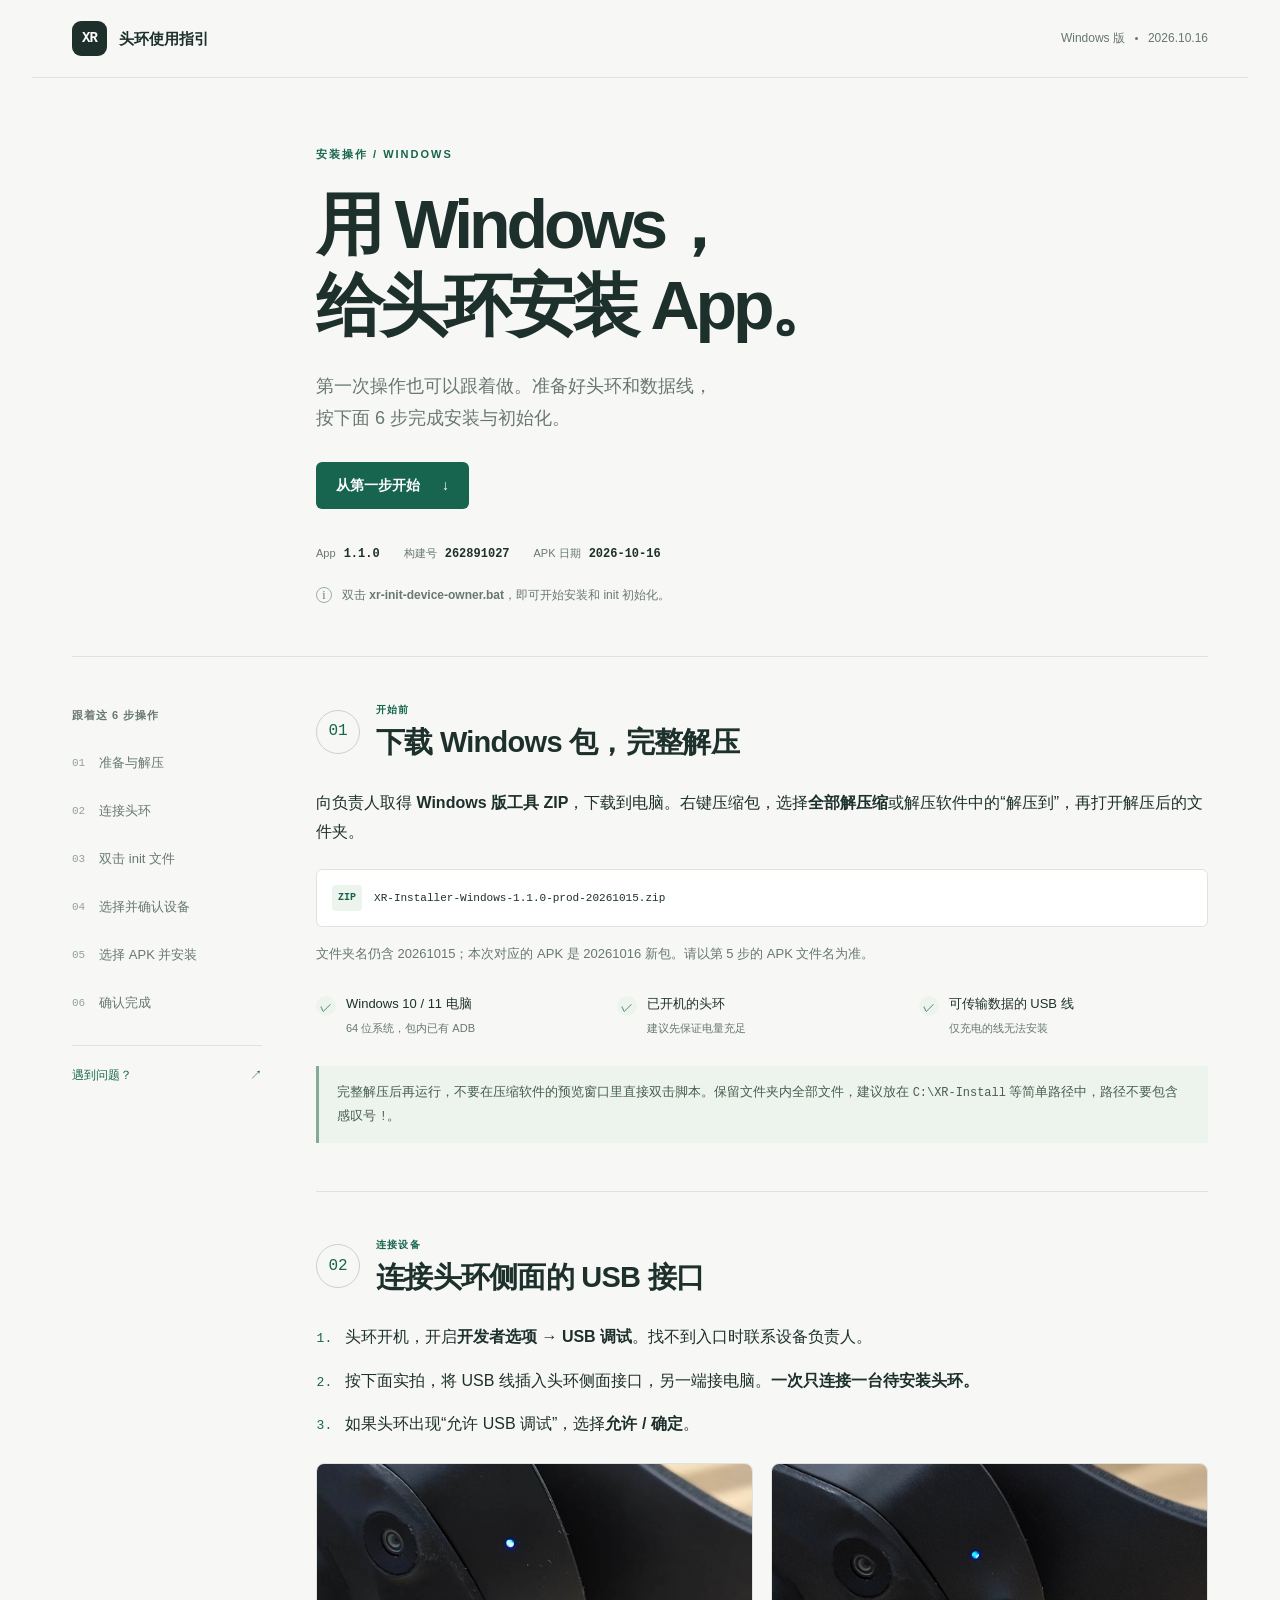
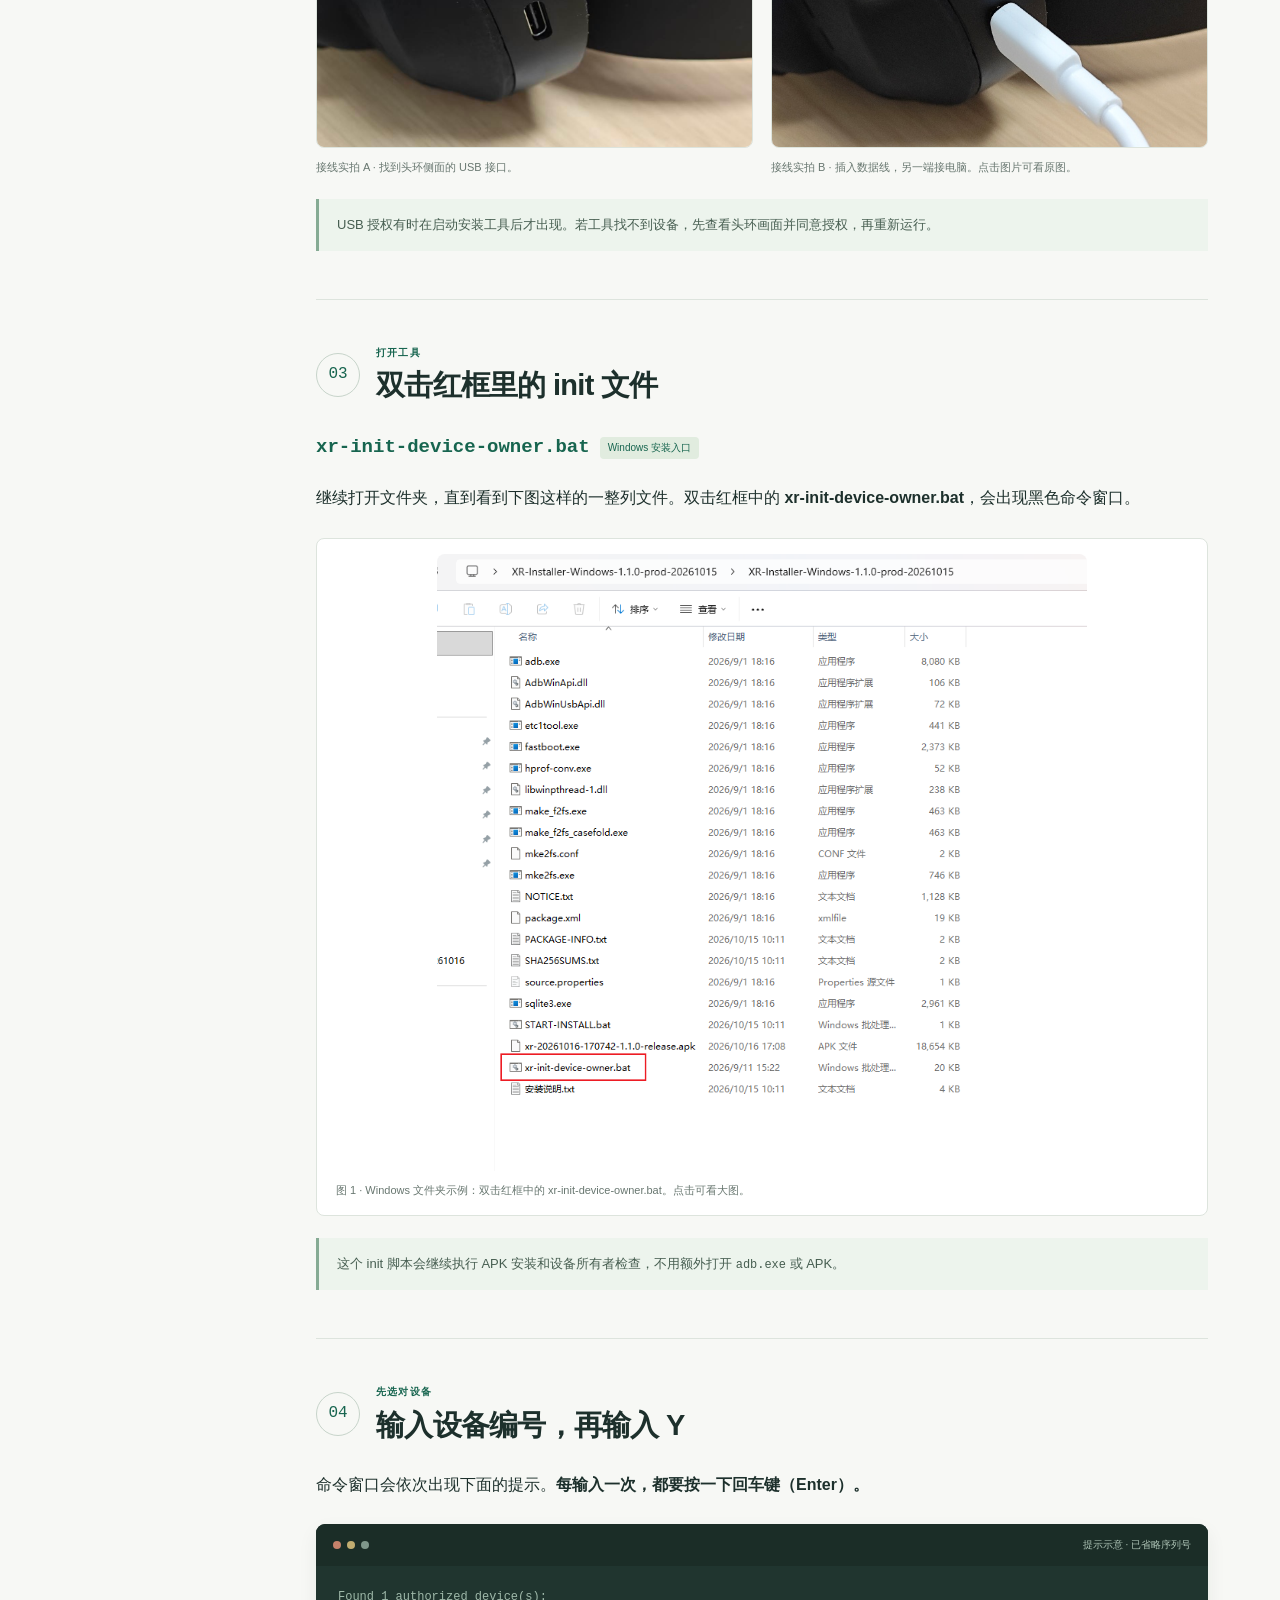
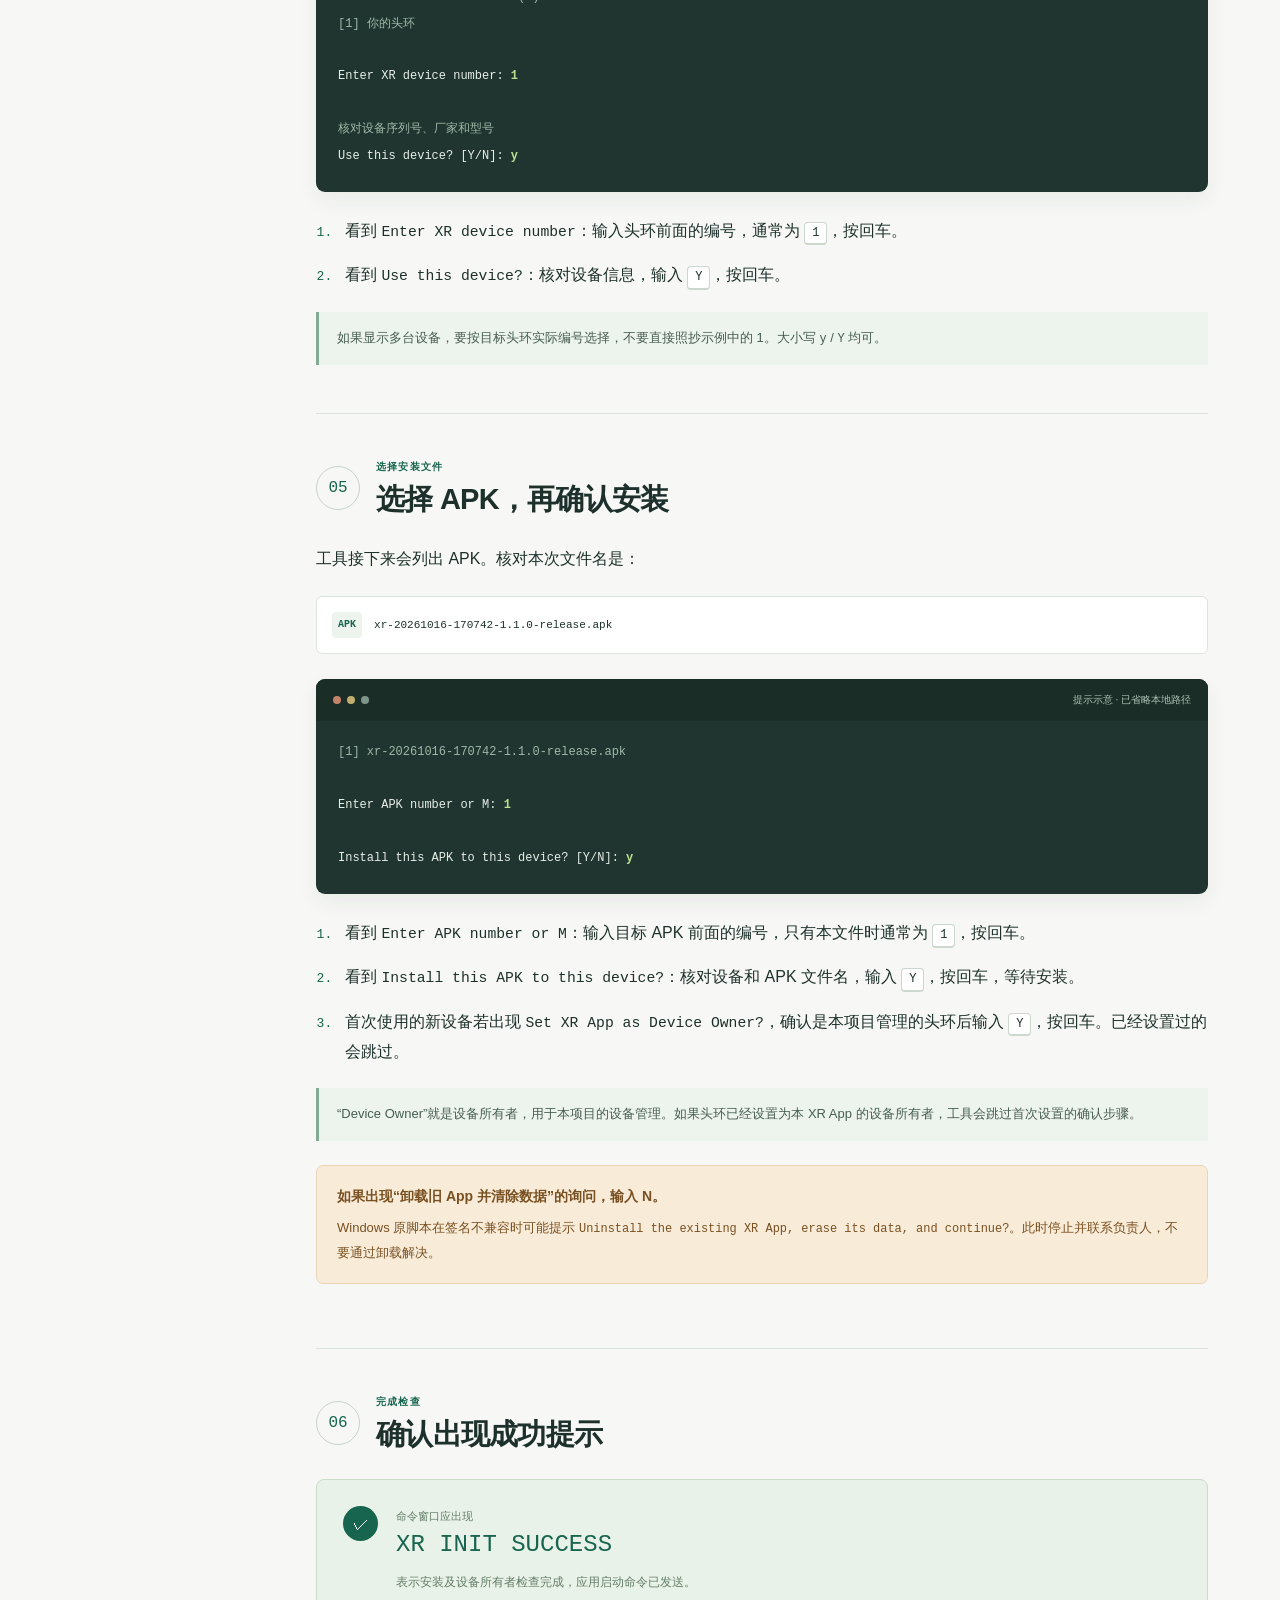
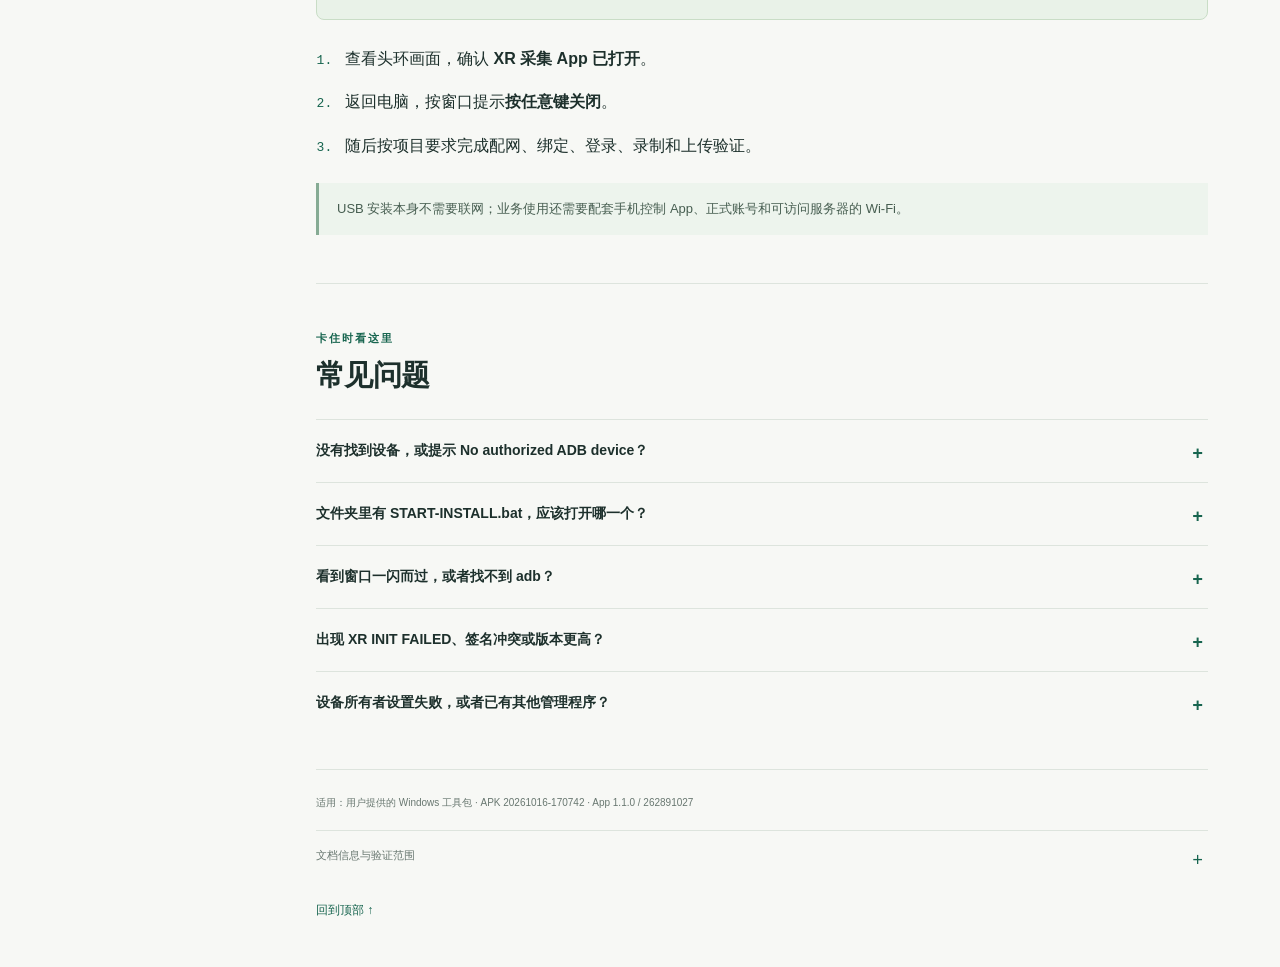
==== windows.html @ 1926fa6b "docs: 分别完善Windows与Mac头环安装图文教程" ====
<!doctype html>
<html lang="zh-CN">
<head>
  <meta charset="utf-8">
  <meta name="viewport" content="width=device-width,initial-scale=1">
  <meta name="description" content="XR 头环 App Windows 安装图文指引：连接 USB、解压、运行 init、选择设备和 APK、确认安装及初始化。">
  <meta name="theme-color" content="#f7f8f5">
  <title>Windows 安装头环 App · 图文操作指引</title>
  <link rel="icon" href="data:image/svg+xml,%3Csvg xmlns='http://www.w3.org/2000/svg' viewBox='0 0 64 64'%3E%3Crect width='64' height='64' rx='14' fill='%231d302c'/%3E%3Ctext x='32' y='41' text-anchor='middle' fill='white' font-size='28' font-family='monospace'%3EXR%3C/text%3E%3C/svg%3E">
  <link rel="stylesheet" href="style.css">
</head>
<body>
  <a class="skip" href="#prepare">跳到安装步骤</a>
  <header class="topbar"><a class="brand" href="#top" aria-label="回到页首"><span class="brand-mark">XR</span><span>头环使用指引</span></a><span class="edition">Windows 版 <span class="dot"></span> 2026.10.16</span></header>
  <main id="top">
    <section class="hero" aria-labelledby="page-title">
      <p class="eyebrow">安装操作 / WINDOWS</p>
      <h1 id="page-title">用 Windows，<br>给头环安装 App。</h1>
      <p class="intro">第一次操作也可以跟着做。准备好头环和数据线，<br class="desktop-only">按下面 6 步完成安装与初始化。</p>
      <div class="hero-actions"><a class="button primary" href="#prepare">从第一步开始 <span aria-hidden="true">↓</span></a></div>
      <div class="version-strip"><span>App <strong>1.1.0</strong></span><span>构建号 <strong>262891027</strong></span><span>APK 日期 <strong>2026-10-16</strong></span></div>
      <div class="hero-note"><span class="small-icon" aria-hidden="true">i</span><p>双击 <strong>xr-init-device-owner.bat</strong>，即可开始安装和 init 初始化。</p></div>
    </section>
    <div class="guide-layout">
      <aside class="contents" aria-label="步骤导航"><p class="nav-label">跟着这 6 步操作</p><nav><a href="#prepare"><span>01</span>准备与解压</a><a href="#connect"><span>02</span>连接头环</a><a href="#open"><span>03</span>双击 init 文件</a><a href="#device"><span>04</span>选择并确认设备</a><a href="#install"><span>05</span>选择 APK 并安装</a><a href="#finish"><span>06</span>确认完成</a></nav><a class="faq-link" href="#faq">遇到问题？<span aria-hidden="true">↗</span></a></aside>
      <div class="steps">
        <section class="step" id="prepare" aria-labelledby="prepare-title">
          <div class="step-heading"><span class="step-number">01</span><div><p class="step-kicker">开始前</p><h2 id="prepare-title">下载 Windows 包，完整解压</h2></div></div>
          <p>向负责人取得 <strong>Windows 版工具 ZIP</strong>，下载到电脑。右键压缩包，选择<strong>全部解压缩</strong>或解压软件中的“解压到”，再打开解压后的文件夹。</p>
          <div class="file-label"><span class="file-badge">ZIP</span><code>XR-Installer-Windows-1.1.0-prod-20261015.zip</code></div>
          <p class="muted">文件夹名仍含 20261015；本次对应的 APK 是 20261016 新包。请以第 5 步的 APK 文件名为准。</p>
          <div class="prep-list"><div><span class="checkmark">✓</span><p>Windows 10 / 11 电脑<br><small>64 位系统，包内已有 ADB</small></p></div><div><span class="checkmark">✓</span><p>已开机的头环<br><small>建议先保证电量充足</small></p></div><div><span class="checkmark">✓</span><p>可传输数据的 USB 线<br><small>仅充电的线无法安装</small></p></div></div>
          <p class="tip">完整解压后再运行，不要在压缩软件的预览窗口里直接双击脚本。保留文件夹内全部文件，建议放在 <code>C:\XR-Install</code> 等简单路径中，路径不要包含感叹号 <code>!</code>。</p>
        </section>

        <section class="step" id="connect" aria-labelledby="connect-title">
          <div class="step-heading"><span class="step-number">02</span><div><p class="step-kicker">连接设备</p><h2 id="connect-title">连接头环侧面的 USB 接口</h2></div></div>
          <ol class="actions"><li>头环开机，开启<strong>开发者选项 → USB 调试</strong>。找不到入口时联系设备负责人。</li><li>按下面实拍，将 USB 线插入头环侧面接口，另一端接电脑。<strong>一次只连接一台待安装头环。</strong></li><li>如果头环出现“允许 USB 调试”，选择<strong>允许 / 确定</strong>。</li></ol>
          <div class="photo-pair"><figure class="figure"><a href="assets/headset-usb-port.jpeg" target="_blank" rel="noopener"><img loading="lazy" src="assets/headset-usb-port.jpeg" width="1279" height="1706" alt="头环侧面实拍，蓝色指示灯下方为 USB 接口。"></a><figcaption>接线实拍 A · 找到头环侧面的 USB 接口。</figcaption></figure><figure class="figure"><a href="assets/headset-usb-connected.jpeg" target="_blank" rel="noopener"><img loading="lazy" src="assets/headset-usb-connected.jpeg" width="652" height="870" alt="USB 数据线插入头环侧面接口后的实拍。"></a><figcaption>接线实拍 B · 插入数据线，另一端接电脑。点击图片可看原图。</figcaption></figure></div>
          <p class="tip">USB 授权有时在启动安装工具后才出现。若工具找不到设备，先查看头环画面并同意授权，再重新运行。</p>
        </section>

        <section class="step" id="open" aria-labelledby="open-title">
          <div class="step-heading"><span class="step-number">03</span><div><p class="step-kicker">打开工具</p><h2 id="open-title">双击红框里的 init 文件</h2></div></div>
          <div class="entry-name"><code>xr-init-device-owner.bat</code><span>Windows 安装入口</span></div>
          <p>继续打开文件夹，直到看到下图这样的一整列文件。双击红框中的 <strong>xr-init-device-owner.bat</strong>，会出现黑色命令窗口。</p>
          <figure class="figure windows-entry"><a href="assets/windows-init-entry.png" target="_blank" rel="noopener"><img src="assets/windows-init-entry.png" width="851" height="808" alt="Windows 文件夹截图，红框圈出 xr-init-device-owner.bat，位于 APK 文件下面。"></a><figcaption>图 1 · Windows 文件夹示例：双击红框中的 xr-init-device-owner.bat。点击可看大图。</figcaption></figure>
          <p class="tip">这个 init 脚本会继续执行 APK 安装和设备所有者检查，不用额外打开 <code>adb.exe</code> 或 APK。</p>
        </section>

        <section class="step" id="device" aria-labelledby="device-title">
          <div class="step-heading"><span class="step-number">04</span><div><p class="step-kicker">先选对设备</p><h2 id="device-title">输入设备编号，再输入 Y</h2></div></div>
          <p>命令窗口会依次出现下面的提示。<strong>每输入一次，都要按一下回车键（Enter）。</strong></p>
          <div class="terminal"><div class="terminal-bar"><span></span><span></span><span></span><small>提示示意 · 已省略序列号</small></div><pre><span class="terminal-muted">Found 1 authorized device(s):
[1] 你的头环</span>

Enter XR device number: <em>1</em>

<span class="terminal-muted">核对设备序列号、厂家和型号</span>
Use this device? [Y/N]: <em>y</em></pre></div>
          <ol class="actions"><li>看到 <code>Enter XR device number</code>：输入头环前面的编号，通常为 <kbd>1</kbd>，按回车。</li><li>看到 <code>Use this device?</code>：核对设备信息，输入 <kbd>Y</kbd>，按回车。</li></ol>
          <p class="tip">如果显示多台设备，要按目标头环实际编号选择，不要直接照抄示例中的 1。大小写 <code>y</code> / <code>Y</code> 均可。</p>
        </section>

        <section class="step" id="install" aria-labelledby="install-title">
          <div class="step-heading"><span class="step-number">05</span><div><p class="step-kicker">选择安装文件</p><h2 id="install-title">选择 APK，再确认安装</h2></div></div>
          <p>工具接下来会列出 APK。核对本次文件名是：</p>
          <div class="file-label"><span class="file-badge">APK</span><code>xr-20261016-170742-1.1.0-release.apk</code></div>
          <div class="terminal"><div class="terminal-bar"><span></span><span></span><span></span><small>提示示意 · 已省略本地路径</small></div><pre><span class="terminal-muted">[1] xr-20261016-170742-1.1.0-release.apk</span>

Enter APK number or M: <em>1</em>

Install this APK to this device? [Y/N]: <em>y</em></pre></div>
          <ol class="actions"><li>看到 <code>Enter APK number or M</code>：输入目标 APK 前面的编号，只有本文件时通常为 <kbd>1</kbd>，按回车。</li><li>看到 <code>Install this APK to this device?</code>：核对设备和 APK 文件名，输入 <kbd>Y</kbd>，按回车，等待安装。</li><li>首次使用的新设备若出现 <code>Set XR App as Device Owner?</code>，确认是本项目管理的头环后输入 <kbd>Y</kbd>，按回车。已经设置过的会跳过。</li></ol>
          <p class="tip">“Device Owner”就是设备所有者，用于本项目的设备管理。如果头环已经设置为本 XR App 的设备所有者，工具会跳过首次设置的确认步骤。</p>
          <div class="callout"><strong>如果出现“卸载旧 App 并清除数据”的询问，输入 N。</strong><p>Windows 原脚本在签名不兼容时可能提示 <code>Uninstall the existing XR App, erase its data, and continue?</code>。此时停止并联系负责人，不要通过卸载解决。</p></div>
        </section>

        <section class="step" id="finish" aria-labelledby="finish-title">
          <div class="step-heading"><span class="step-number">06</span><div><p class="step-kicker">完成检查</p><h2 id="finish-title">确认出现成功提示</h2></div></div>
          <div class="success-panel"><span class="success-icon" aria-hidden="true">✓</span><div><p>命令窗口应出现</p><code>XR INIT SUCCESS</code><span>表示安装及设备所有者检查完成，应用启动命令已发送。</span></div></div>
          <ol class="actions"><li>查看头环画面，确认 <strong>XR 采集 App 已打开</strong>。</li><li>返回电脑，按窗口提示<strong>按任意键关闭</strong>。</li><li>随后按项目要求完成配网、绑定、登录、录制和上传验证。</li></ol>
          <p class="tip">USB 安装本身不需要联网；业务使用还需要配套手机控制 App、正式账号和可访问服务器的 Wi-Fi。</p>
        </section>

        <section class="faq-section" id="faq" aria-labelledby="faq-title"><p class="eyebrow">卡住时看这里</p><h2 id="faq-title">常见问题</h2>
          <details><summary>没有找到设备，或提示 No authorized ADB device？</summary><p>检查头环是否开机、USB 调试是否开启、头环画面是否有待确认的 USB 授权。换可传数据的线或 USB 接口再试。如果 Windows 仍无法识别，联系负责人确认厂商 USB / ADB 驱动。</p></details>
          <details><summary>文件夹里有 START-INSTALL.bat，应该打开哪一个？</summary><p>本次 Windows 原教程红框指定的是 xr-init-device-owner.bat，请按第 3 步直接打开它。当前 Windows 包的 START-INSTALL.bat 仍检查旧 APK 文件名，可能提示文件缺失。</p></details>
          <details><summary>看到窗口一闪而过，或者找不到 adb？</summary><p>确认已完整解压，脚本和 adb.exe 在同一个文件夹；不要只复制一个脚本出来运行，也不要在 ZIP 预览窗口中运行。仍失败时，将现象交给负责人处理。</p></details>
          <details><summary>出现 XR INIT FAILED、签名冲突或版本更高？</summary><p>保留命令窗口并截图具体错误给负责人；如果询问卸载并清除数据，输入 N。失败不一定表示 APK 没有安装，不要自行清除数据或恢复出厂。</p></details>
          <details><summary>设备所有者设置失败，或者已有其他管理程序？</summary><p>停止安装并联系负责人。首次设置会受到系统账户、工作资料和固件策略影响，不要自行恢复出厂或移除其他设备管理程序。</p></details>
        </section>
        <footer class="footer"><p>适用：用户提供的 Windows 工具包 · APK 20261016-170742 · App 1.1.0 / 262891027</p><details class="document-info"><summary>文档信息与验证范围</summary><p>文档：XR 头环 App Windows 安装图文指引 · 编号 XR-WIN-GUIDE-001 · 版本 1.0 · 日期 2026-10-16。编制：AI 辅助；人工评审与批准：待确认。</p><p>依据：用户提供的《头环XR安装教程 Windows》中的操作步骤、接线实拍和文件列表，以及当前 Windows 安装脚本。终端提示按原教程重排为文字示意，省略了具体设备序列号与个人本地路径。原教程中的成功截图不代表所有设备均已验收；本次未执行新的 Windows 安装或业务功能验收。</p><p>本页提供操作说明；安装工具 ZIP 请向负责人获取。</p></details><a class="back-top" href="#top">回到顶部 ↑</a></footer>
      </div>
    </div>
  </main>
</body>
</html>
---- style.css ----
:root{--paper:#f7f8f5;--ink:#1d302c;--muted:#687770;--green:#17654f;--line:#dde4dd;--amber:#965618;--soft:#edf4ed;--mono:"SFMono-Regular",Consolas,"Liberation Mono",monospace;--sans:"PingFang SC","Hiragino Sans GB","Microsoft YaHei",sans-serif}
*{box-sizing:border-box}html{scroll-behavior:smooth;scroll-padding-top:96px}body{margin:0;background:var(--paper);color:var(--ink);font-family:var(--sans);font-size:16px;line-height:1.85;-webkit-font-smoothing:antialiased}a{color:var(--green);text-underline-offset:4px}a:focus-visible,summary:focus-visible{outline:3px solid #c2782b;outline-offset:5px}p{margin:0 0 18px}strong{font-weight:600}code{font-family:var(--mono);font-size:.92em;overflow-wrap:anywhere}img{display:block;max-width:100%;height:auto}h1,h2,h3{margin:0;line-height:1.35;letter-spacing:-.025em}h2{font-size:29px;font-weight:600}h3{font-size:17px;letter-spacing:0}ol{padding-left:24px}.skip{position:absolute;left:15px;top:-80px;background:var(--ink);color:white;padding:10px;z-index:30}.skip:focus{top:10px}
.topbar{height:78px;max-width:1216px;margin:auto;padding:0 40px;display:flex;align-items:center;justify-content:space-between;border-bottom:1px solid var(--line)}.brand{display:flex;gap:12px;align-items:center;color:var(--ink);text-decoration:none;font-size:15px;font-weight:600}.brand-mark{background:var(--ink);color:white;width:35px;height:35px;display:grid;place-items:center;border-radius:9px;font-family:var(--mono);font-size:14px;letter-spacing:-1px}.edition{font-size:12px;color:var(--muted);display:flex;gap:10px;align-items:center}.dot{width:3px;height:3px;border-radius:50%;background:var(--muted)}main{max-width:1216px;margin:auto;padding:0 40px}.hero{padding:66px 0 50px 244px;border-bottom:1px solid var(--line)}.eyebrow,.step-kicker,.nav-label{font-size:11px;letter-spacing:2px;color:var(--green);font-weight:600}.eyebrow{margin:0 0 20px}h1{font-size:68px;font-weight:600;line-height:1.18;letter-spacing:-.06em}.intro{font-size:18px;color:var(--muted);margin:25px 0 27px;line-height:1.8}.hero-actions{display:flex;gap:12px;align-items:center;flex-wrap:wrap}.button{display:inline-flex;gap:22px;align-items:center;text-decoration:none;padding:11px 20px;border-radius:6px;font-size:14px;font-weight:600}.primary{background:var(--green);color:#fff}.primary:hover{background:#114f3d}.text-button{padding-left:12px}.version-strip{display:flex;flex-wrap:wrap;gap:8px 24px;color:var(--muted);font-size:11px;margin-top:34px}.version-strip strong{font-family:var(--mono);color:var(--ink);margin-left:5px;font-size:12px}.hero-note{display:flex;gap:10px;font-size:12px;color:var(--muted);margin-top:18px}.hero-note p{margin:0}.small-icon{border:1px solid #9aaea3;border-radius:50%;width:16px;height:16px;display:inline-grid;place-items:center;line-height:1;font-family:serif;margin-top:3px;flex-shrink:0}
.guide-layout{display:grid;grid-template-columns:190px minmax(0,1fr);gap:54px}.contents{position:sticky;top:30px;align-self:start;padding-top:48px}.nav-label{color:var(--muted);margin-bottom:16px;letter-spacing:1px}.contents nav{display:flex;flex-direction:column;gap:4px}.contents nav a{display:flex;align-items:center;gap:14px;text-decoration:none;color:var(--muted);padding:10px 0;font-size:13px}.contents nav a span{font-family:var(--mono);font-size:11px;color:#92a299}.contents nav a:hover{color:var(--green)}.contents nav .attention-link{color:var(--amber)}.faq-link{display:flex;justify-content:space-between;color:var(--green);text-decoration:none;font-size:12px;border-top:1px solid var(--line);margin-top:20px;padding-top:18px}.step{padding:44px 0 48px;border-bottom:1px solid var(--line);scroll-margin-top:30px;min-width:0}.step-heading{display:flex;gap:16px;align-items:center;margin-bottom:25px}.step-number{font-family:var(--mono);font-size:16px;border:1px solid #c7d4ca;width:44px;height:44px;border-radius:50%;display:grid;place-items:center;flex-shrink:0;color:var(--green)}.step-kicker{margin:0 0 4px;letter-spacing:1.2px;font-size:10px}.file-label{display:flex;gap:12px;align-items:center;background:#fff;padding:15px;border:1px solid var(--line);border-radius:6px;margin:22px 0 15px;font-size:12px}.file-badge{background:var(--soft);padding:4px 6px;border-radius:4px;font-family:var(--mono);font-size:10px;font-weight:bold;color:var(--green);flex-shrink:0}.muted{color:var(--muted);font-size:13px}.prep-list{display:grid;grid-template-columns:repeat(3,minmax(0,1fr));gap:12px;margin:26px 0}.prep-list>div{display:flex;gap:10px;align-items:flex-start}.prep-list p{font-size:13px;margin:0}.prep-list small{font-size:11px;color:var(--muted)}.checkmark{width:20px;height:20px;background:var(--soft);border-radius:50%;color:var(--green);display:grid;place-items:center;font-size:12px;flex-shrink:0;margin-top:4px}.tip{background:var(--soft);border-left:3px solid #86ab94;padding:14px 18px;margin-top:22px;margin-bottom:0;font-size:13px;color:#475e51}.actions{margin:24px 0 0;display:grid;gap:14px}.actions li{padding-left:5px}.actions li::marker{font-family:var(--mono);color:var(--green);font-size:13px}.connection{display:flex;justify-content:center;align-items:center;gap:12px;margin:28px 0;padding:26px 20px 20px;background:white;border:1px solid var(--line);border-radius:8px}.laptop-shape,.headset-shape{display:flex;flex-direction:column;align-items:center;gap:13px;font-size:12px;color:var(--muted)}.laptop-shape>div{width:83px;height:50px;border:3px solid #749186;border-radius:4px;background:var(--soft);position:relative}.laptop-shape>div:after{content:"";width:99px;height:5px;background:#749186;position:absolute;bottom:-8px;left:-11px;border-radius:0 0 6px 6px}.cable{height:2px;background:#a0b1a5;width:150px;margin-bottom:33px;position:relative}.cable span{position:absolute;bottom:8px;text-align:center;width:100%;font-size:11px;color:var(--muted)}.headset-shape>div{width:87px;height:40px;background:#dfebe2;border:3px solid #749186;border-radius:15px;display:flex;justify-content:center;align-items:center;gap:10px}.headset-shape i{width:20px;height:14px;border:2px solid #749186;border-radius:6px}.entry-name{display:flex;flex-wrap:wrap;gap:10px;align-items:center;margin-bottom:18px}.entry-name code{font-size:19px;font-weight:600;color:var(--green)}.entry-name span{background:#e1ecdf;border-radius:4px;font-size:10px;padding:2px 8px;color:var(--green)}.figure{margin:25px 0 0}.figure img{border:1px solid var(--line);border-radius:8px;background:#fff}.figure a{display:block}.figure figcaption{font-size:11px;color:var(--muted);line-height:1.7;margin-top:10px}.split-note{display:grid;grid-template-columns:1fr 1fr;gap:28px;margin-top:26px}.split-note strong{font-size:13px}.split-note p{margin:6px 0 0;font-size:12px;color:var(--muted)}
.allow-step{position:relative}.allow-step .step-number{border-color:#d9b98f;color:var(--amber);background:#fbf0e1}.allow-step .step-kicker{color:var(--amber)}.route{display:flex;align-items:center;flex-wrap:wrap;gap:8px 10px;background:#f2eadf;border:1px solid #e5d9c6;border-radius:6px;padding:16px;margin:24px 0 28px;font-size:13px;color:#72532b}.route b{color:#bca68a;font-weight:400}.route strong{background:#fff8ee;padding:1px 9px;border-radius:4px}.permission-grid{display:grid;grid-template-columns:minmax(0,1fr) 230px;gap:30px;align-items:center}.permission-actions{padding:0;list-style:none;display:grid;gap:21px;margin:0}.permission-actions li{display:flex;gap:13px}.permission-actions li>span{width:24px;height:24px;background:#efe4d5;display:grid;place-items:center;border-radius:50%;font-family:var(--mono);font-size:11px;color:var(--amber);flex-shrink:0;margin-top:2px}.permission-actions p{font-size:13px;color:#627067;margin:5px 0 0}.apple-warning{margin:0;text-align:center}.apple-warning img{max-width:230px;width:100%;margin:auto;border:none;background:none}.apple-warning figcaption{font-size:10px}.settings-figure{padding:20px 20px 16px;background:#fff;border:1px solid var(--line);border-radius:8px;margin-top:30px}.settings-figure img{border:0;border-radius:4px;max-width:640px;margin:auto}.callout{background:#f8ecd9;border:1px solid #e9d5b8;border-radius:7px;padding:18px 20px;margin:24px 0 16px;color:#795021;font-size:14px}.callout p{font-size:13px;margin:7px 0 0}.security-footnote{font-size:12px;color:#7e6d55;margin:0}.terminal{background:#20352f;color:#e6eee8;border-radius:9px;overflow:hidden;margin-top:25px;box-shadow:0 8px 20px #1e332610}.terminal-bar{height:42px;display:flex;align-items:center;gap:6px;padding:0 17px;background:#1b2d27}.terminal-bar>span{width:8px;height:8px;border-radius:50%;background:#7f978b}.terminal-bar>span:first-child{background:#c5826b}.terminal-bar>span:nth-child(2){background:#c2ad70}.terminal-bar small{margin-left:auto;font-size:10px;color:#adc3b5}.terminal pre{font-family:var(--mono);font-size:12px;line-height:2.2;margin:0;padding:18px 22px 23px;overflow-x:auto}.terminal em{font-style:normal;color:#b7df8f;font-weight:bold}.terminal-muted{color:#9eb8a9}kbd{display:inline-grid;place-items:center;min-width:23px;padding:0 6px;border:1px solid #ccd7ce;border-bottom-width:2px;border-radius:4px;background:white;font-family:var(--mono);font-size:12px;line-height:1.7}.success-panel{display:flex;gap:18px;padding:26px;background:#e9f2e8;border:1px solid #c9ddc6;border-radius:8px;margin-top:24px}.success-icon{display:grid;place-items:center;width:35px;height:35px;border-radius:50%;background:var(--green);color:white;flex-shrink:0}.success-panel p{font-size:11px;color:#627d67;margin:0}.success-panel code{display:block;font-size:24px;color:var(--green);line-height:1.5}.success-panel div>span{display:block;font-size:12px;color:#627d67;margin-top:8px}.faq-section{padding:44px 0 35px}.faq-section>.eyebrow{margin-bottom:8px}.faq-section h2{margin-bottom:24px}details{border-top:1px solid var(--line)}summary{padding:18px 28px 18px 0;cursor:pointer;font-size:14px;font-weight:600;list-style:none;position:relative}summary::-webkit-details-marker{display:none}summary:after{content:"+";position:absolute;right:5px;color:var(--green);font-family:var(--mono);font-size:18px}details[open]>summary:after{content:"−"}details>p{font-size:13px;color:var(--muted);padding:0 24px 0 0;line-height:1.9}.footer{padding:24px 0 45px;border-top:1px solid var(--line);color:var(--muted);font-size:10px}.footer p{margin-bottom:9px}.document-info{margin-top:18px}.document-info summary{font-size:11px;font-weight:400;padding:14px 28px 14px 0}.document-info p{font-size:11px}.back-top{display:inline-block;margin-top:20px;text-decoration:none;font-size:12px}
@media(min-width:1400px){.hero{padding-top:84px;padding-bottom:60px}}@media(max-width:1000px){main,.topbar{padding-left:28px;padding-right:28px}.guide-layout{grid-template-columns:155px minmax(0,1fr);gap:32px}.hero{padding-left:187px}h1{font-size:57px}.permission-grid{grid-template-columns:1fr}.apple-warning{max-width:280px;margin:8px auto}.prep-list{grid-template-columns:1fr;gap:15px}.prep-list p br{display:none}.prep-list small{display:block}}
@media(max-width:720px){html{scroll-padding-top:24px}body{font-size:15px;line-height:1.9}main,.topbar{padding-left:22px;padding-right:22px}.topbar{height:66px}.edition{font-size:10px}.brand{font-size:13px;gap:8px}.brand-mark{width:30px;height:30px;font-size:12px}.hero{padding:46px 0 30px}h1{font-size:48px}.intro{font-size:16px;margin:21px 0 24px}.desktop-only{display:none}.hero-actions{gap:4px}.button{padding:11px 15px;font-size:12px;gap:14px}.text-button{padding-left:10px}.version-strip{font-size:10px;gap:6px 16px;margin-top:27px}.version-strip strong{font-size:10px}.hero-note{font-size:11px}.guide-layout{display:block}.contents{position:static;padding:18px 0 15px;border-bottom:1px solid var(--line)}.nav-label{display:none}.contents nav{display:grid;grid-template-columns:repeat(3,minmax(0,1fr));gap:0 8px}.contents nav a{gap:6px;font-size:11px;padding:6px 0;white-space:nowrap}.contents nav a span{font-size:10px}.faq-link{display:none}.step{padding:32px 0 35px;scroll-margin-top:15px}.step-heading{gap:12px;margin-bottom:21px}.step-number{width:37px;height:37px;font-size:13px}.step-kicker{font-size:9px}h2{font-size:23px}.file-label{padding:12px 10px;gap:9px;font-size:10px}.prep-list{margin:20px 0;gap:12px}.prep-list small{display:inline;margin-left:8px;font-size:10px}.tip{font-size:12px;padding:12px 14px}.connection{padding:24px 10px 15px}.cable{width:95px}.laptop-shape>div{width:65px;height:43px}.laptop-shape>div:after{width:81px}.headset-shape>div{width:75px}.entry-name code{font-size:16px}.figure{margin-top:20px}.figure figcaption{font-size:10px}.finder-figure{margin-left:-12px;margin-right:-12px}.finder-figure figcaption{padding:0 12px}.split-note{grid-template-columns:1fr;gap:15px;margin-top:20px}.route{padding:13px 11px;gap:4px 7px;font-size:11px;margin-bottom:23px}.permission-actions{gap:19px}.permission-actions p{font-size:12px}.permission-grid{gap:20px}.apple-warning img{width:210px}.settings-figure{padding:10px}.settings-figure figcaption{padding:0 2px}.callout{padding:16px;font-size:13px}.callout p{font-size:12px}.security-footnote{font-size:11px}.terminal pre{font-size:10px;padding:14px 12px 18px;line-height:2.3}.terminal-bar{padding:0 12px;height:35px}.terminal-bar small{font-size:9px}.actions{gap:13px;font-size:14px}.success-panel{padding:20px 16px;gap:12px}.success-panel code{font-size:20px}.success-panel div>span{font-size:11px}.success-icon{width:29px;height:29px;font-size:13px}.faq-section{padding-top:33px}summary{font-size:13px}.footer{font-size:10px}}
.settings-figure img{width:100%}
.photo-pair{display:grid;grid-template-columns:1fr 1fr;gap:18px;margin-top:24px}.photo-pair .figure{margin:0;min-width:0}.photo-pair img{width:100%;height:285px;object-fit:cover;object-position:50% 43%}.windows-entry img{width:100%;max-width:650px;margin:auto}.windows-entry{padding:15px;background:white;border:1px solid var(--line);border-radius:8px}.windows-entry img{border:none}.windows-entry figcaption{padding:0 4px}@media(max-width:720px){.photo-pair{gap:10px}.photo-pair img{height:205px}.photo-pair figcaption{font-size:10px}.windows-entry{padding:9px}.windows-entry figcaption{padding:0}.terminal pre{white-space:pre-wrap;overflow-wrap:anywhere}.hero h1{font-size:44px}}
@media(prefers-reduced-motion:reduce){html{scroll-behavior:auto}}@media print{body{background:#fff;font-size:11pt}.topbar{padding:0;height:55px}main{padding:0}.hero{padding:30px 0}.hero h1{font-size:35pt}.hero-actions,.contents,.back-top{display:none}.guide-layout{display:block}.step{padding:25px 0}figure,.terminal,.callout,.success-panel{break-inside:avoid}.figure img{max-height:560px;object-fit:contain}details>p{display:block}.footer{padding-bottom:0}}
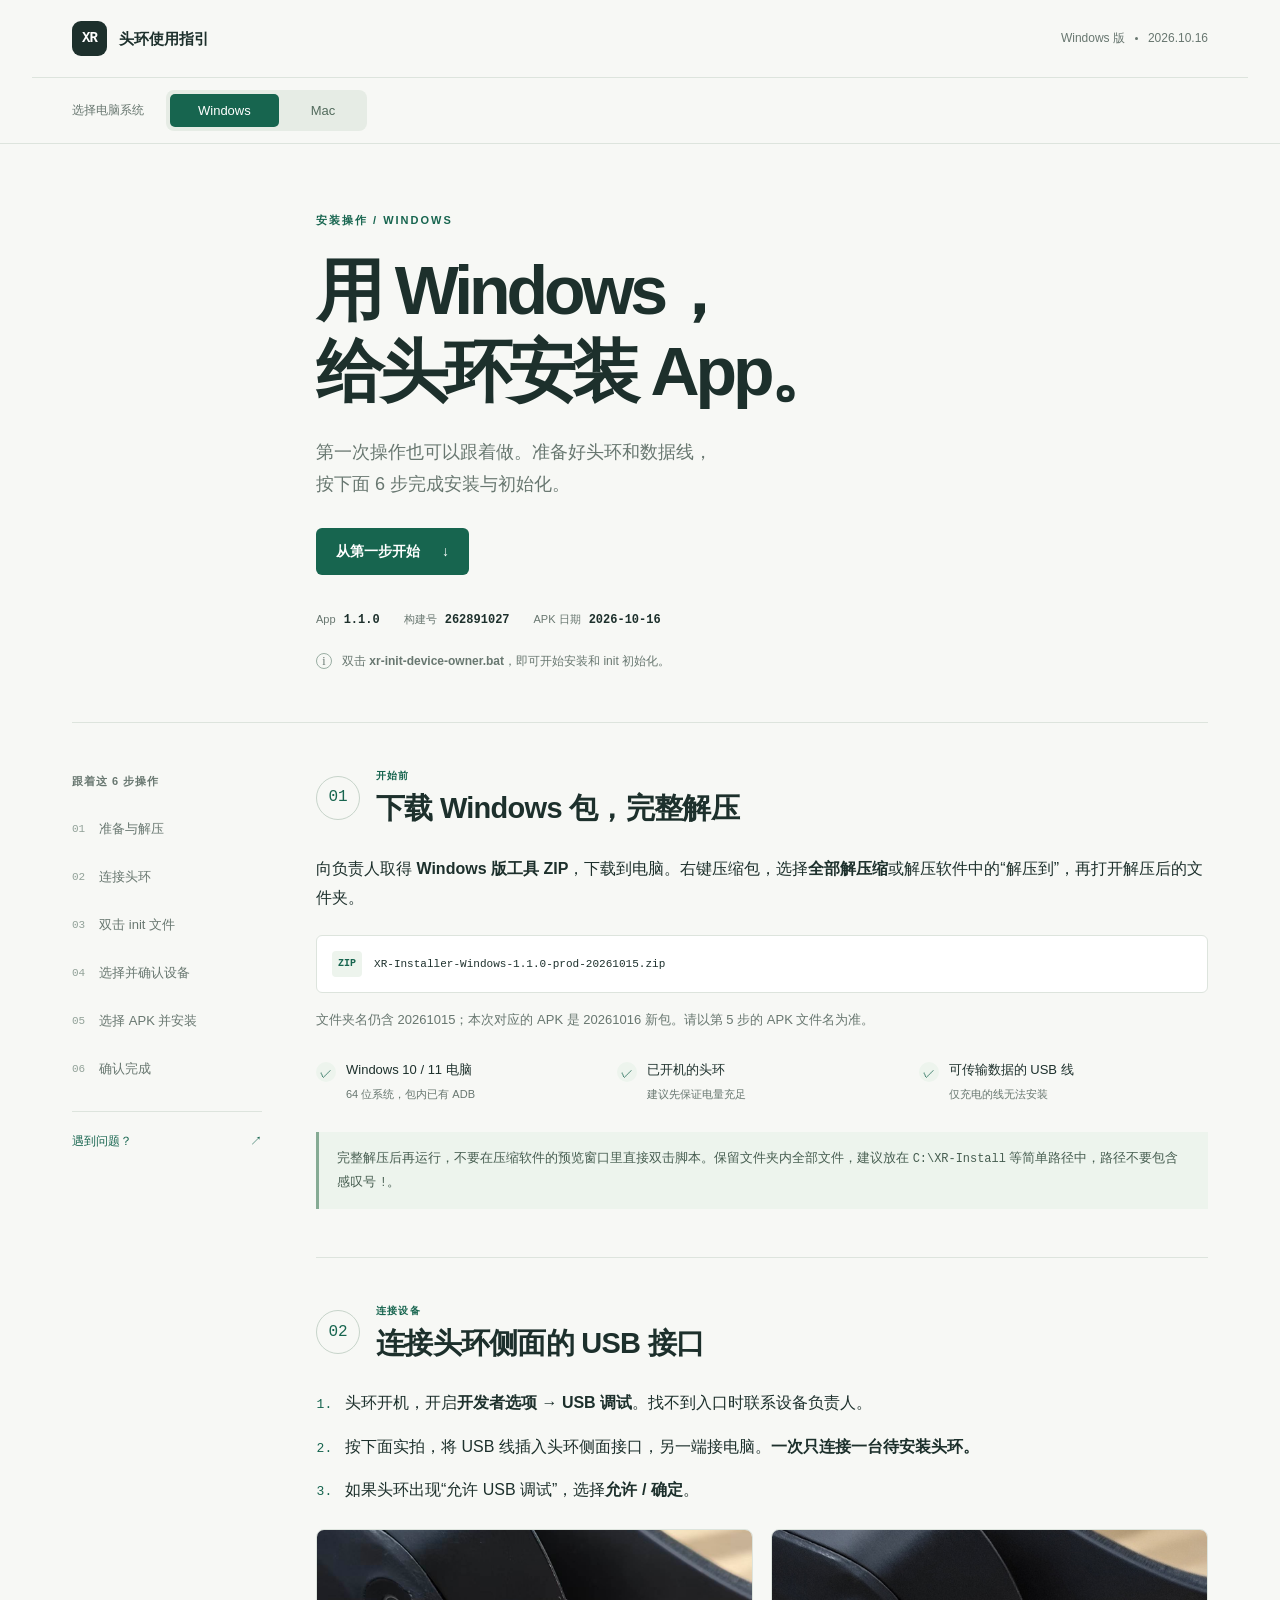
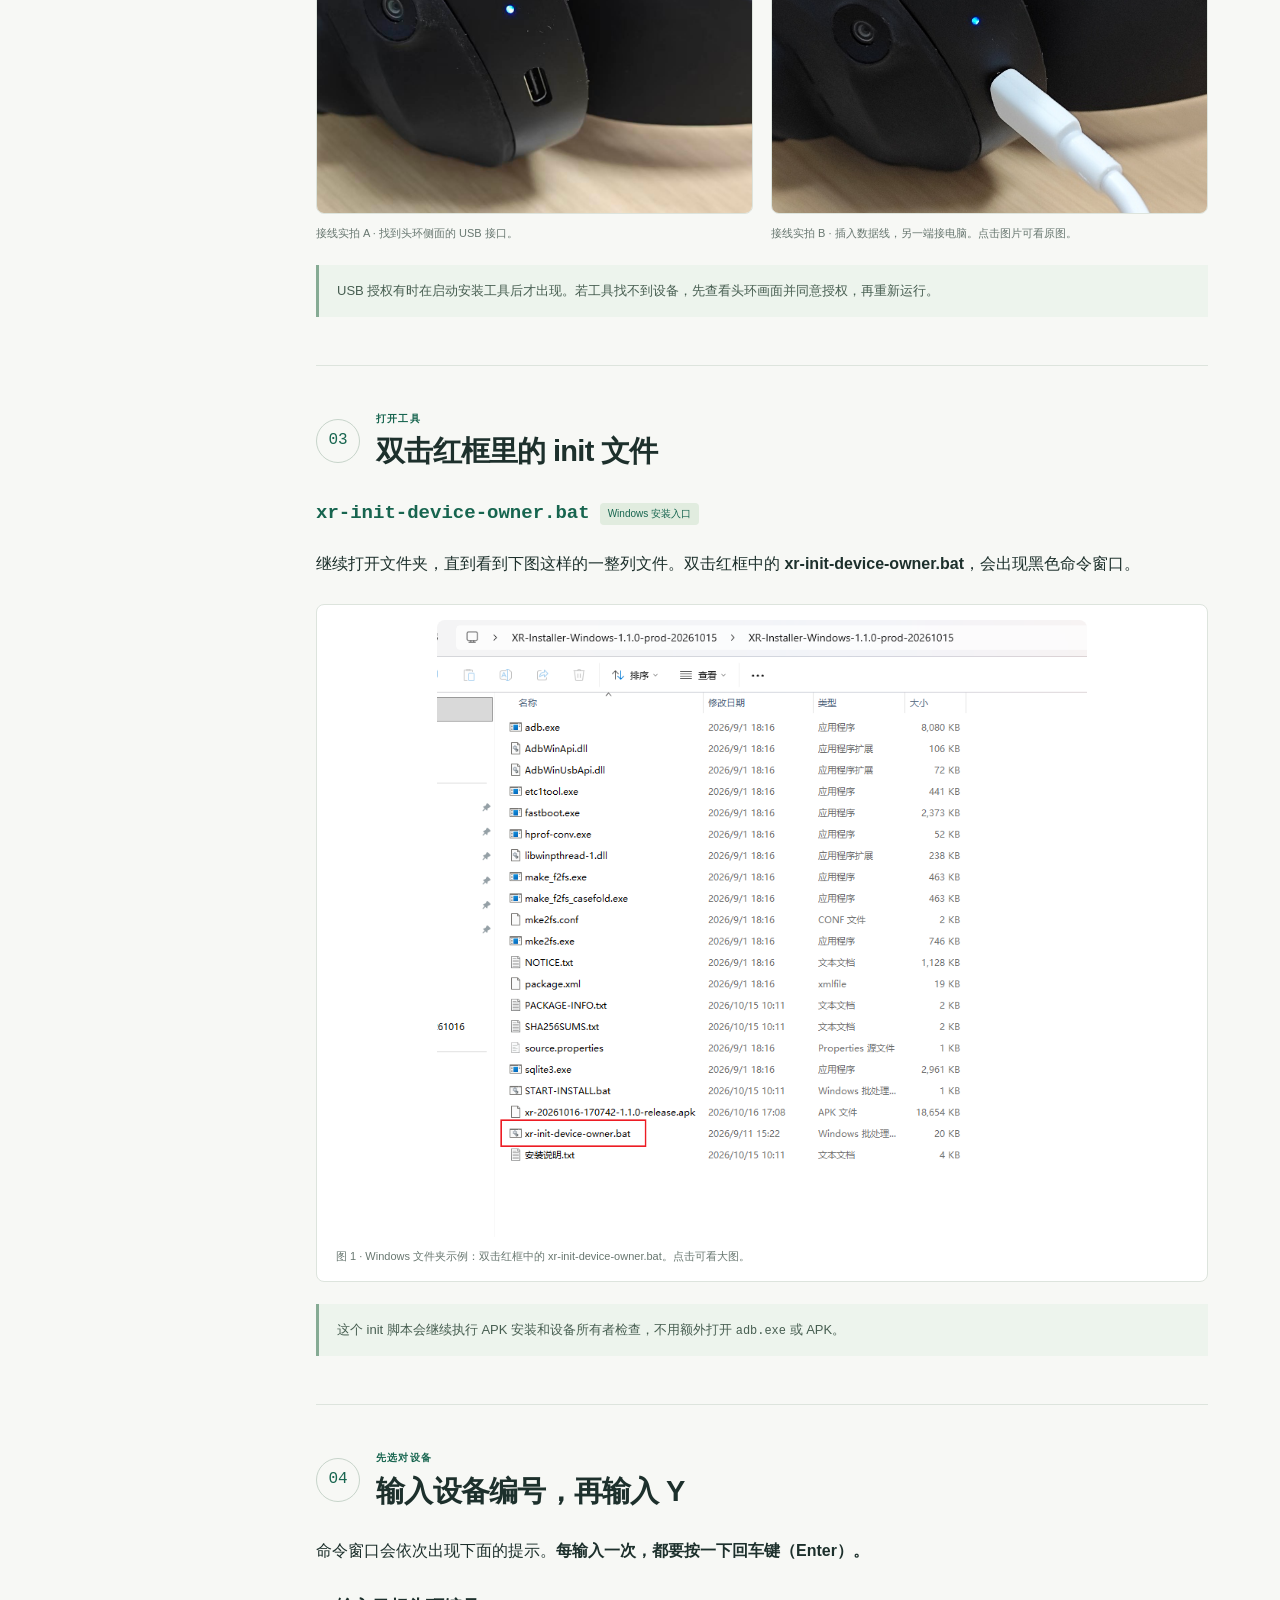
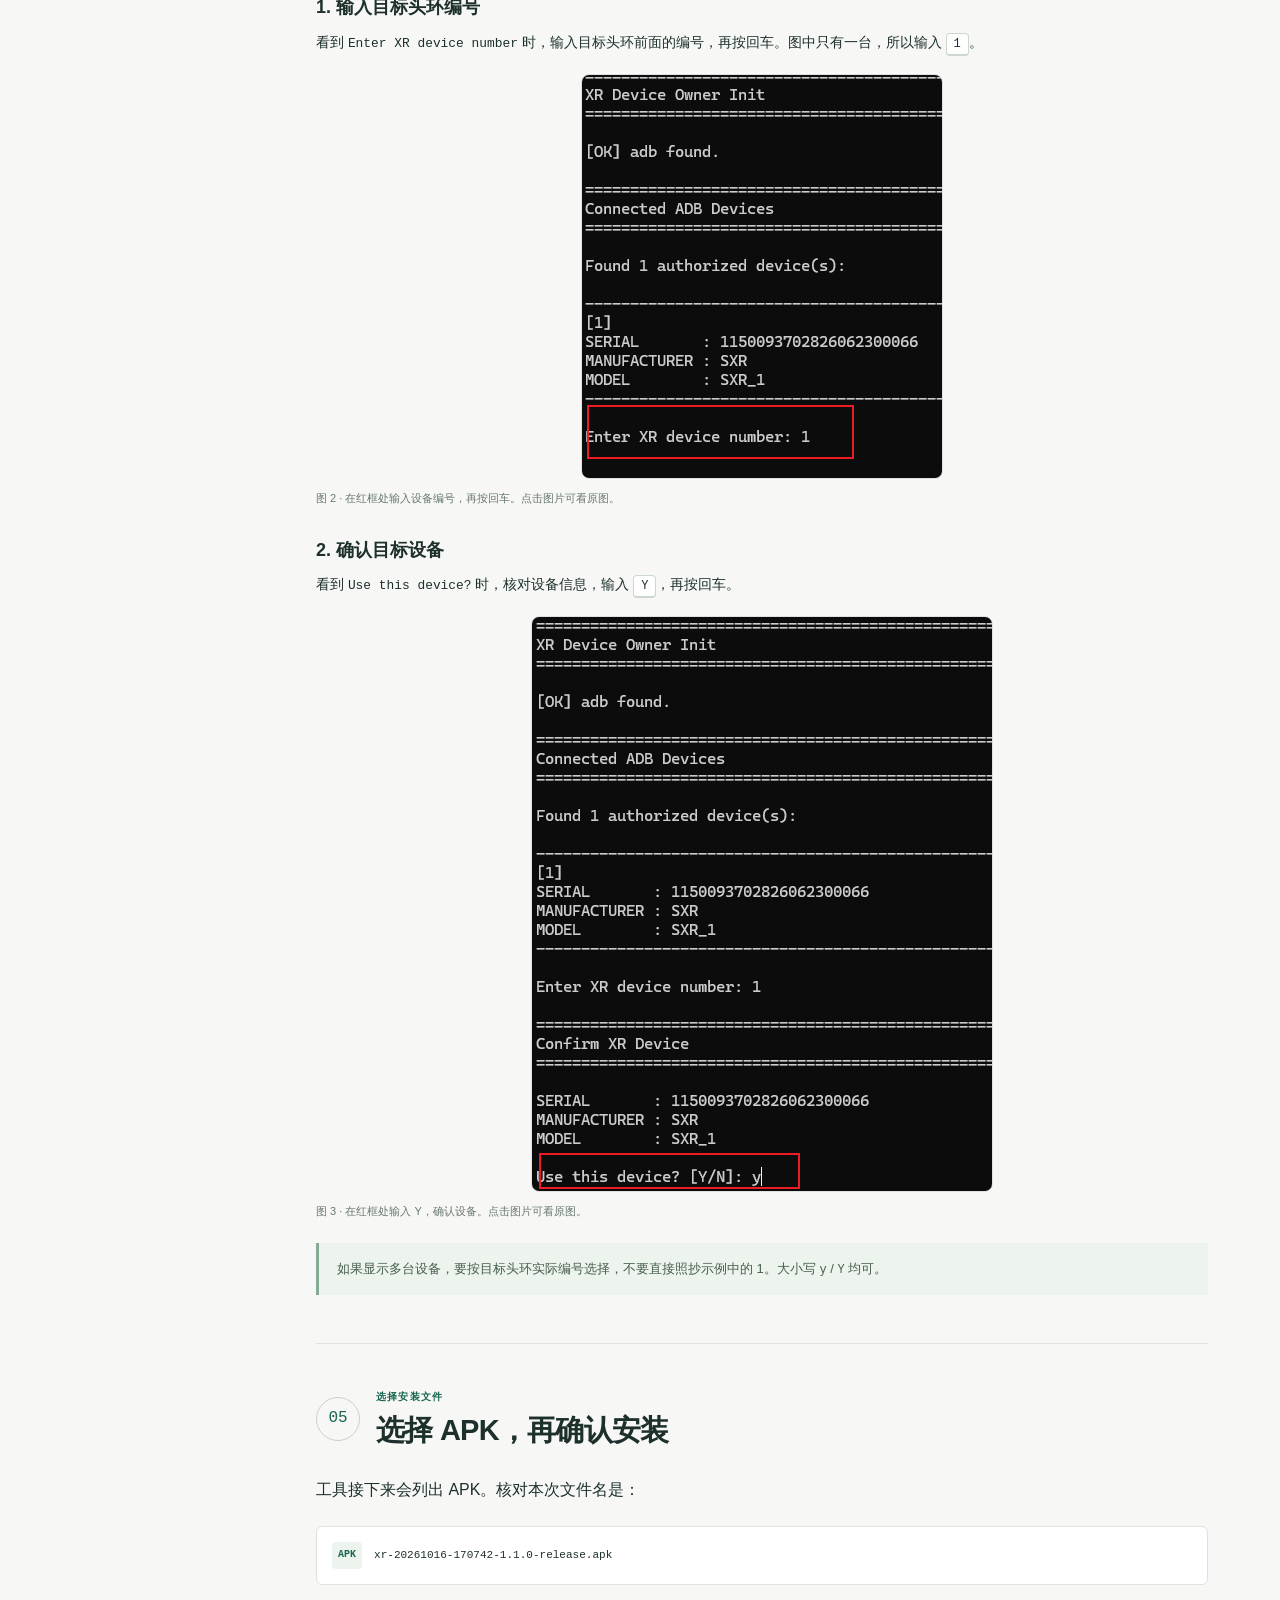
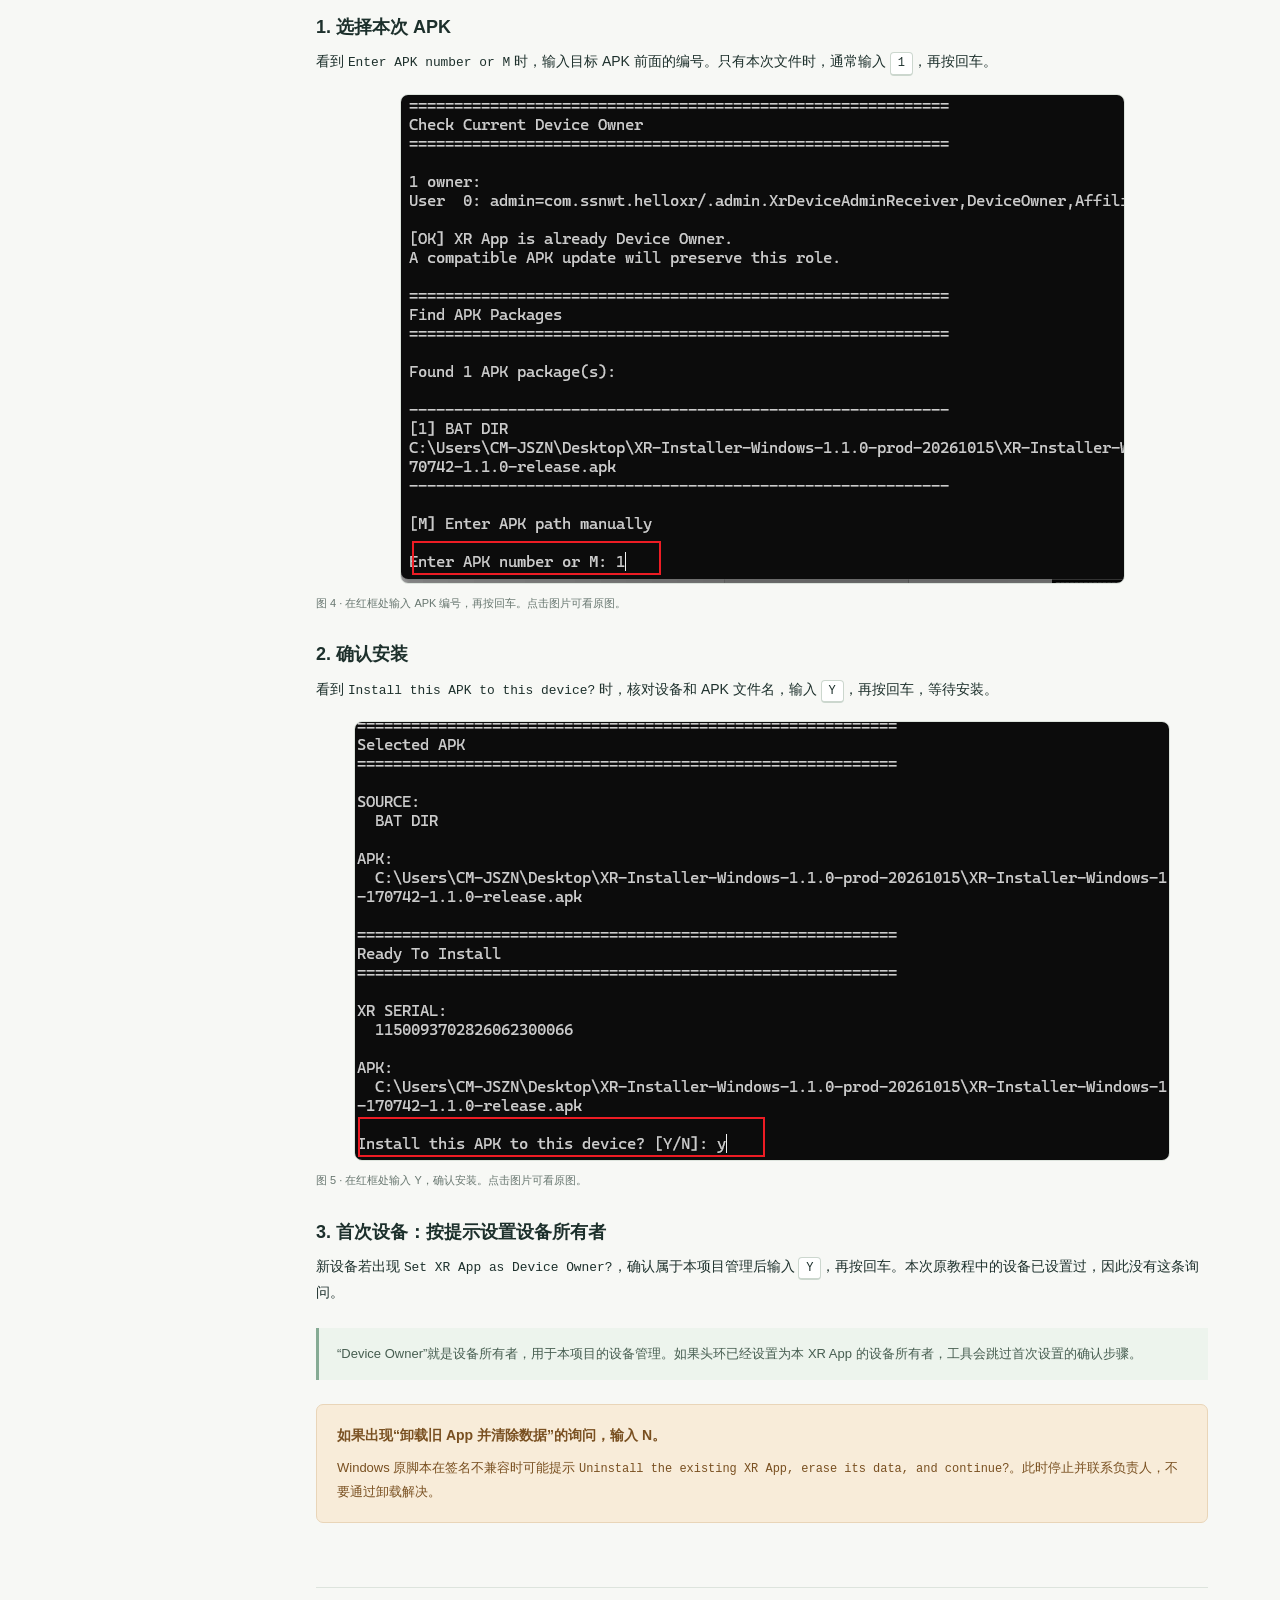
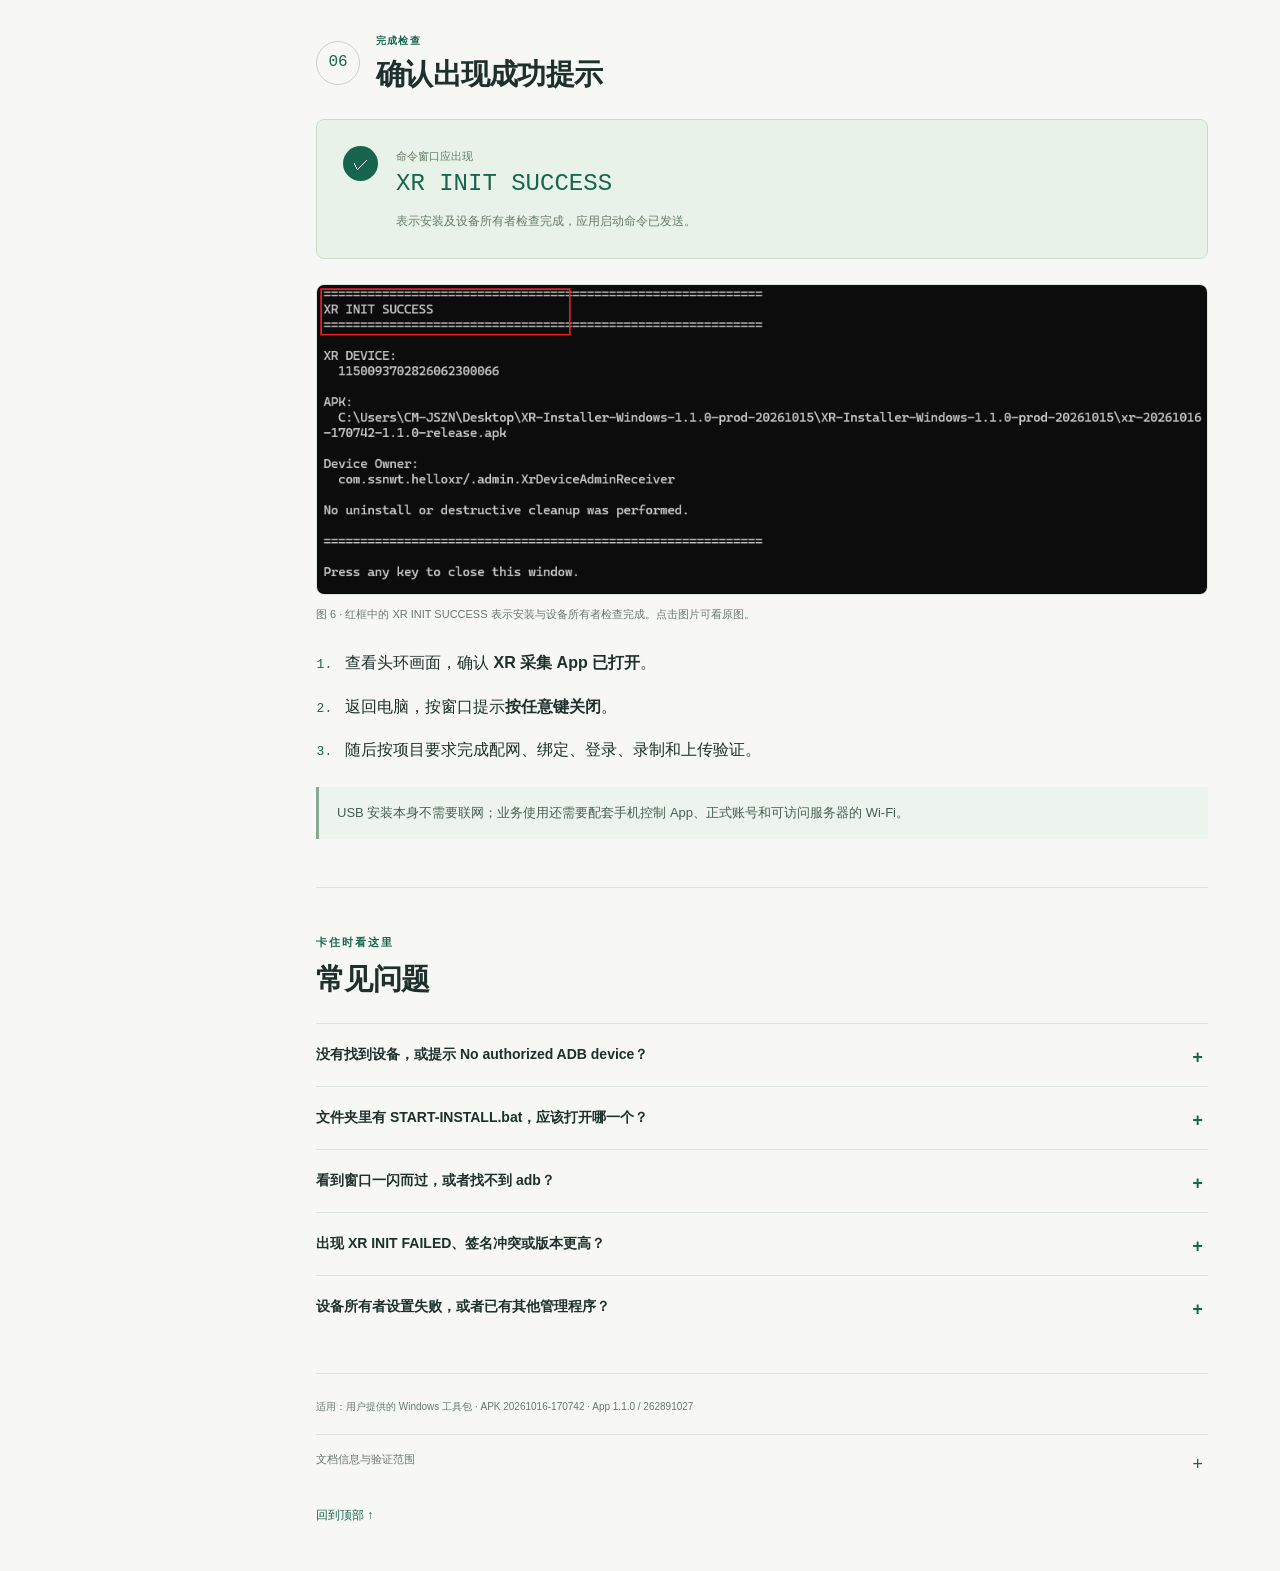
==== commit d281bffa: "docs: 合并双平台教程并替换实际安装截图和红框标注" ====
--- a/windows.html
+++ b/windows.html
@@ -1,98 +1 @@
-<!doctype html>
-<html lang="zh-CN">
-<head>
-  <meta charset="utf-8">
-  <meta name="viewport" content="width=device-width,initial-scale=1">
-  <meta name="description" content="XR 头环 App Windows 安装图文指引：连接 USB、解压、运行 init、选择设备和 APK、确认安装及初始化。">
-  <meta name="theme-color" content="#f7f8f5">
-  <title>Windows 安装头环 App · 图文操作指引</title>
-  <link rel="icon" href="data:image/svg+xml,%3Csvg xmlns='http://www.w3.org/2000/svg' viewBox='0 0 64 64'%3E%3Crect width='64' height='64' rx='14' fill='%231d302c'/%3E%3Ctext x='32' y='41' text-anchor='middle' fill='white' font-size='28' font-family='monospace'%3EXR%3C/text%3E%3C/svg%3E">
-  <link rel="stylesheet" href="style.css">
-</head>
-<body>
-  <a class="skip" href="#prepare">跳到安装步骤</a>
-  <header class="topbar"><a class="brand" href="#top" aria-label="回到页首"><span class="brand-mark">XR</span><span>头环使用指引</span></a><span class="edition">Windows 版 <span class="dot"></span> 2026.10.16</span></header>
-  <main id="top">
-    <section class="hero" aria-labelledby="page-title">
-      <p class="eyebrow">安装操作 / WINDOWS</p>
-      <h1 id="page-title">用 Windows，<br>给头环安装 App。</h1>
-      <p class="intro">第一次操作也可以跟着做。准备好头环和数据线，<br class="desktop-only">按下面 6 步完成安装与初始化。</p>
-      <div class="hero-actions"><a class="button primary" href="#prepare">从第一步开始 <span aria-hidden="true">↓</span></a></div>
-      <div class="version-strip"><span>App <strong>1.1.0</strong></span><span>构建号 <strong>262891027</strong></span><span>APK 日期 <strong>2026-10-16</strong></span></div>
-      <div class="hero-note"><span class="small-icon" aria-hidden="true">i</span><p>双击 <strong>xr-init-device-owner.bat</strong>，即可开始安装和 init 初始化。</p></div>
-    </section>
-    <div class="guide-layout">
-      <aside class="contents" aria-label="步骤导航"><p class="nav-label">跟着这 6 步操作</p><nav><a href="#prepare"><span>01</span>准备与解压</a><a href="#connect"><span>02</span>连接头环</a><a href="#open"><span>03</span>双击 init 文件</a><a href="#device"><span>04</span>选择并确认设备</a><a href="#install"><span>05</span>选择 APK 并安装</a><a href="#finish"><span>06</span>确认完成</a></nav><a class="faq-link" href="#faq">遇到问题？<span aria-hidden="true">↗</span></a></aside>
-      <div class="steps">
-        <section class="step" id="prepare" aria-labelledby="prepare-title">
-          <div class="step-heading"><span class="step-number">01</span><div><p class="step-kicker">开始前</p><h2 id="prepare-title">下载 Windows 包，完整解压</h2></div></div>
-          <p>向负责人取得 <strong>Windows 版工具 ZIP</strong>，下载到电脑。右键压缩包，选择<strong>全部解压缩</strong>或解压软件中的“解压到”，再打开解压后的文件夹。</p>
-          <div class="file-label"><span class="file-badge">ZIP</span><code>XR-Installer-Windows-1.1.0-prod-20261015.zip</code></div>
-          <p class="muted">文件夹名仍含 20261015；本次对应的 APK 是 20261016 新包。请以第 5 步的 APK 文件名为准。</p>
-          <div class="prep-list"><div><span class="checkmark">✓</span><p>Windows 10 / 11 电脑<br><small>64 位系统，包内已有 ADB</small></p></div><div><span class="checkmark">✓</span><p>已开机的头环<br><small>建议先保证电量充足</small></p></div><div><span class="checkmark">✓</span><p>可传输数据的 USB 线<br><small>仅充电的线无法安装</small></p></div></div>
-          <p class="tip">完整解压后再运行，不要在压缩软件的预览窗口里直接双击脚本。保留文件夹内全部文件，建议放在 <code>C:\XR-Install</code> 等简单路径中，路径不要包含感叹号 <code>!</code>。</p>
-        </section>
-
-        <section class="step" id="connect" aria-labelledby="connect-title">
-          <div class="step-heading"><span class="step-number">02</span><div><p class="step-kicker">连接设备</p><h2 id="connect-title">连接头环侧面的 USB 接口</h2></div></div>
-          <ol class="actions"><li>头环开机，开启<strong>开发者选项 → USB 调试</strong>。找不到入口时联系设备负责人。</li><li>按下面实拍，将 USB 线插入头环侧面接口，另一端接电脑。<strong>一次只连接一台待安装头环。</strong></li><li>如果头环出现“允许 USB 调试”，选择<strong>允许 / 确定</strong>。</li></ol>
-          <div class="photo-pair"><figure class="figure"><a href="assets/headset-usb-port.jpeg" target="_blank" rel="noopener"><img loading="lazy" src="assets/headset-usb-port.jpeg" width="1279" height="1706" alt="头环侧面实拍，蓝色指示灯下方为 USB 接口。"></a><figcaption>接线实拍 A · 找到头环侧面的 USB 接口。</figcaption></figure><figure class="figure"><a href="assets/headset-usb-connected.jpeg" target="_blank" rel="noopener"><img loading="lazy" src="assets/headset-usb-connected.jpeg" width="652" height="870" alt="USB 数据线插入头环侧面接口后的实拍。"></a><figcaption>接线实拍 B · 插入数据线，另一端接电脑。点击图片可看原图。</figcaption></figure></div>
-          <p class="tip">USB 授权有时在启动安装工具后才出现。若工具找不到设备，先查看头环画面并同意授权，再重新运行。</p>
-        </section>
-
-        <section class="step" id="open" aria-labelledby="open-title">
-          <div class="step-heading"><span class="step-number">03</span><div><p class="step-kicker">打开工具</p><h2 id="open-title">双击红框里的 init 文件</h2></div></div>
-          <div class="entry-name"><code>xr-init-device-owner.bat</code><span>Windows 安装入口</span></div>
-          <p>继续打开文件夹，直到看到下图这样的一整列文件。双击红框中的 <strong>xr-init-device-owner.bat</strong>，会出现黑色命令窗口。</p>
-          <figure class="figure windows-entry"><a href="assets/windows-init-entry.png" target="_blank" rel="noopener"><img src="assets/windows-init-entry.png" width="851" height="808" alt="Windows 文件夹截图，红框圈出 xr-init-device-owner.bat，位于 APK 文件下面。"></a><figcaption>图 1 · Windows 文件夹示例：双击红框中的 xr-init-device-owner.bat。点击可看大图。</figcaption></figure>
-          <p class="tip">这个 init 脚本会继续执行 APK 安装和设备所有者检查，不用额外打开 <code>adb.exe</code> 或 APK。</p>
-        </section>
-
-        <section class="step" id="device" aria-labelledby="device-title">
-          <div class="step-heading"><span class="step-number">04</span><div><p class="step-kicker">先选对设备</p><h2 id="device-title">输入设备编号，再输入 Y</h2></div></div>
-          <p>命令窗口会依次出现下面的提示。<strong>每输入一次，都要按一下回车键（Enter）。</strong></p>
-          <div class="terminal"><div class="terminal-bar"><span></span><span></span><span></span><small>提示示意 · 已省略序列号</small></div><pre><span class="terminal-muted">Found 1 authorized device(s):
-[1] 你的头环</span>
-
-Enter XR device number: <em>1</em>
-
-<span class="terminal-muted">核对设备序列号、厂家和型号</span>
-Use this device? [Y/N]: <em>y</em></pre></div>
-          <ol class="actions"><li>看到 <code>Enter XR device number</code>：输入头环前面的编号，通常为 <kbd>1</kbd>，按回车。</li><li>看到 <code>Use this device?</code>：核对设备信息，输入 <kbd>Y</kbd>，按回车。</li></ol>
-          <p class="tip">如果显示多台设备，要按目标头环实际编号选择，不要直接照抄示例中的 1。大小写 <code>y</code> / <code>Y</code> 均可。</p>
-        </section>
-
-        <section class="step" id="install" aria-labelledby="install-title">
-          <div class="step-heading"><span class="step-number">05</span><div><p class="step-kicker">选择安装文件</p><h2 id="install-title">选择 APK，再确认安装</h2></div></div>
-          <p>工具接下来会列出 APK。核对本次文件名是：</p>
-          <div class="file-label"><span class="file-badge">APK</span><code>xr-20261016-170742-1.1.0-release.apk</code></div>
-          <div class="terminal"><div class="terminal-bar"><span></span><span></span><span></span><small>提示示意 · 已省略本地路径</small></div><pre><span class="terminal-muted">[1] xr-20261016-170742-1.1.0-release.apk</span>
-
-Enter APK number or M: <em>1</em>
-
-Install this APK to this device? [Y/N]: <em>y</em></pre></div>
-          <ol class="actions"><li>看到 <code>Enter APK number or M</code>：输入目标 APK 前面的编号，只有本文件时通常为 <kbd>1</kbd>，按回车。</li><li>看到 <code>Install this APK to this device?</code>：核对设备和 APK 文件名，输入 <kbd>Y</kbd>，按回车，等待安装。</li><li>首次使用的新设备若出现 <code>Set XR App as Device Owner?</code>，确认是本项目管理的头环后输入 <kbd>Y</kbd>，按回车。已经设置过的会跳过。</li></ol>
-          <p class="tip">“Device Owner”就是设备所有者，用于本项目的设备管理。如果头环已经设置为本 XR App 的设备所有者，工具会跳过首次设置的确认步骤。</p>
-          <div class="callout"><strong>如果出现“卸载旧 App 并清除数据”的询问，输入 N。</strong><p>Windows 原脚本在签名不兼容时可能提示 <code>Uninstall the existing XR App, erase its data, and continue?</code>。此时停止并联系负责人，不要通过卸载解决。</p></div>
-        </section>
-
-        <section class="step" id="finish" aria-labelledby="finish-title">
-          <div class="step-heading"><span class="step-number">06</span><div><p class="step-kicker">完成检查</p><h2 id="finish-title">确认出现成功提示</h2></div></div>
-          <div class="success-panel"><span class="success-icon" aria-hidden="true">✓</span><div><p>命令窗口应出现</p><code>XR INIT SUCCESS</code><span>表示安装及设备所有者检查完成，应用启动命令已发送。</span></div></div>
-          <ol class="actions"><li>查看头环画面，确认 <strong>XR 采集 App 已打开</strong>。</li><li>返回电脑，按窗口提示<strong>按任意键关闭</strong>。</li><li>随后按项目要求完成配网、绑定、登录、录制和上传验证。</li></ol>
-          <p class="tip">USB 安装本身不需要联网；业务使用还需要配套手机控制 App、正式账号和可访问服务器的 Wi-Fi。</p>
-        </section>
-
-        <section class="faq-section" id="faq" aria-labelledby="faq-title"><p class="eyebrow">卡住时看这里</p><h2 id="faq-title">常见问题</h2>
-          <details><summary>没有找到设备，或提示 No authorized ADB device？</summary><p>检查头环是否开机、USB 调试是否开启、头环画面是否有待确认的 USB 授权。换可传数据的线或 USB 接口再试。如果 Windows 仍无法识别，联系负责人确认厂商 USB / ADB 驱动。</p></details>
-          <details><summary>文件夹里有 START-INSTALL.bat，应该打开哪一个？</summary><p>本次 Windows 原教程红框指定的是 xr-init-device-owner.bat，请按第 3 步直接打开它。当前 Windows 包的 START-INSTALL.bat 仍检查旧 APK 文件名，可能提示文件缺失。</p></details>
-          <details><summary>看到窗口一闪而过，或者找不到 adb？</summary><p>确认已完整解压，脚本和 adb.exe 在同一个文件夹；不要只复制一个脚本出来运行，也不要在 ZIP 预览窗口中运行。仍失败时，将现象交给负责人处理。</p></details>
-          <details><summary>出现 XR INIT FAILED、签名冲突或版本更高？</summary><p>保留命令窗口并截图具体错误给负责人；如果询问卸载并清除数据，输入 N。失败不一定表示 APK 没有安装，不要自行清除数据或恢复出厂。</p></details>
-          <details><summary>设备所有者设置失败，或者已有其他管理程序？</summary><p>停止安装并联系负责人。首次设置会受到系统账户、工作资料和固件策略影响，不要自行恢复出厂或移除其他设备管理程序。</p></details>
-        </section>
-        <footer class="footer"><p>适用：用户提供的 Windows 工具包 · APK 20261016-170742 · App 1.1.0 / 262891027</p><details class="document-info"><summary>文档信息与验证范围</summary><p>文档：XR 头环 App Windows 安装图文指引 · 编号 XR-WIN-GUIDE-001 · 版本 1.0 · 日期 2026-10-16。编制：AI 辅助；人工评审与批准：待确认。</p><p>依据：用户提供的《头环XR安装教程 Windows》中的操作步骤、接线实拍和文件列表，以及当前 Windows 安装脚本。终端提示按原教程重排为文字示意，省略了具体设备序列号与个人本地路径。原教程中的成功截图不代表所有设备均已验收；本次未执行新的 Windows 安装或业务功能验收。</p><p>本页提供操作说明；安装工具 ZIP 请向负责人获取。</p></details><a class="back-top" href="#top">回到顶部 ↑</a></footer>
-      </div>
-    </div>
-  </main>
-</body>
-</html>
+<!doctype html><html lang="zh-CN"><meta charset="utf-8"><meta name="viewport" content="width=device-width,initial-scale=1"><meta http-equiv="refresh" content="0;url=index.html?platform=windows"><title>Windows 安装教程</title><p><a href="index.html?platform=windows">打开 Windows 安装教程</a></p><script>const u=new URL('index.html',location.href);u.search=location.search;u.searchParams.set('platform','windows');if(location.hash)u.hash=location.hash.startsWith('#win-')?location.hash:'#win-'+location.hash.slice(1);location.replace(u);</script></html>
